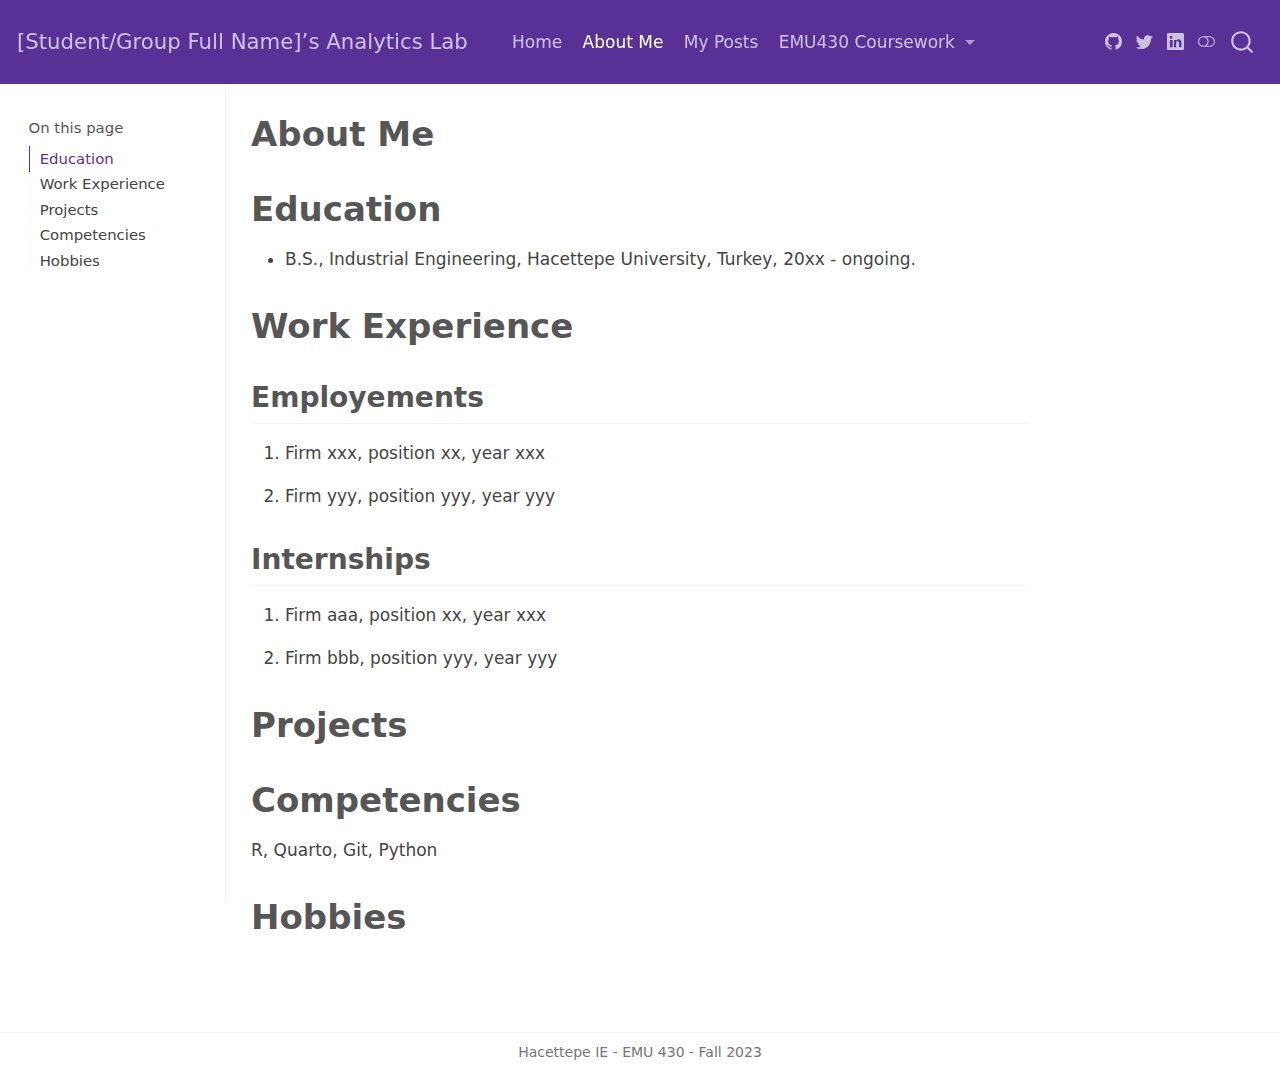
==== docs/about.html @ 3ab9240e "Initial commit" ====
<!DOCTYPE html>
<html xmlns="http://www.w3.org/1999/xhtml" lang="en" xml:lang="en"><head>

<meta charset="utf-8">
<meta name="generator" content="quarto-1.3.450">

<meta name="viewport" content="width=device-width, initial-scale=1.0, user-scalable=yes">


<title>[Student/Group Full Name]’s Analytics Lab - About Me</title>
<style>
code{white-space: pre-wrap;}
span.smallcaps{font-variant: small-caps;}
div.columns{display: flex; gap: min(4vw, 1.5em);}
div.column{flex: auto; overflow-x: auto;}
div.hanging-indent{margin-left: 1.5em; text-indent: -1.5em;}
ul.task-list{list-style: none;}
ul.task-list li input[type="checkbox"] {
  width: 0.8em;
  margin: 0 0.8em 0.2em -1em; /* quarto-specific, see https://github.com/quarto-dev/quarto-cli/issues/4556 */ 
  vertical-align: middle;
}
</style>


<script src="site_libs/quarto-nav/quarto-nav.js"></script>
<script src="site_libs/quarto-nav/headroom.min.js"></script>
<script src="site_libs/clipboard/clipboard.min.js"></script>
<script src="site_libs/quarto-search/autocomplete.umd.js"></script>
<script src="site_libs/quarto-search/fuse.min.js"></script>
<script src="site_libs/quarto-search/quarto-search.js"></script>
<meta name="quarto:offset" content="./">
<script src="site_libs/quarto-html/quarto.js"></script>
<script src="site_libs/quarto-html/popper.min.js"></script>
<script src="site_libs/quarto-html/tippy.umd.min.js"></script>
<script src="site_libs/quarto-html/anchor.min.js"></script>
<link href="site_libs/quarto-html/tippy.css" rel="stylesheet">
<link href="site_libs/quarto-html/quarto-syntax-highlighting.css" rel="stylesheet" class="quarto-color-scheme" id="quarto-text-highlighting-styles">
<link href="site_libs/quarto-html/quarto-syntax-highlighting-dark.css" rel="prefetch" class="quarto-color-scheme quarto-color-alternate" id="quarto-text-highlighting-styles">
<script src="site_libs/bootstrap/bootstrap.min.js"></script>
<link href="site_libs/bootstrap/bootstrap-icons.css" rel="stylesheet">
<link href="site_libs/bootstrap/bootstrap.min.css" rel="stylesheet" class="quarto-color-scheme" id="quarto-bootstrap" data-mode="light">
<link href="site_libs/bootstrap/bootstrap-dark.min.css" rel="prefetch" class="quarto-color-scheme quarto-color-alternate" id="quarto-bootstrap" data-mode="dark">
<script id="quarto-search-options" type="application/json">{
  "location": "navbar",
  "copy-button": false,
  "collapse-after": 3,
  "panel-placement": "end",
  "type": "overlay",
  "limit": 20,
  "language": {
    "search-no-results-text": "No results",
    "search-matching-documents-text": "matching documents",
    "search-copy-link-title": "Copy link to search",
    "search-hide-matches-text": "Hide additional matches",
    "search-more-match-text": "more match in this document",
    "search-more-matches-text": "more matches in this document",
    "search-clear-button-title": "Clear",
    "search-detached-cancel-button-title": "Cancel",
    "search-submit-button-title": "Submit",
    "search-label": "Search"
  }
}</script>


<link rel="stylesheet" href="styles.css">
</head>

<body class="docked nav-fixed">

<div id="quarto-search-results"></div>
  <header id="quarto-header" class="headroom fixed-top">
    <nav class="navbar navbar-expand-lg navbar-dark ">
      <div class="navbar-container container-fluid">
      <div class="navbar-brand-container">
    <a class="navbar-brand" href="./index.html">
    <span class="navbar-title">[Student/Group Full Name]’s Analytics Lab</span>
    </a>
  </div>
            <div id="quarto-search" class="" title="Search"></div>
          <button class="navbar-toggler" type="button" data-bs-toggle="collapse" data-bs-target="#navbarCollapse" aria-controls="navbarCollapse" aria-expanded="false" aria-label="Toggle navigation" onclick="if (window.quartoToggleHeadroom) { window.quartoToggleHeadroom(); }">
  <span class="navbar-toggler-icon"></span>
</button>
          <div class="collapse navbar-collapse" id="navbarCollapse">
            <ul class="navbar-nav navbar-nav-scroll me-auto">
  <li class="nav-item">
    <a class="nav-link" href="./index.html" rel="" target="">
 <span class="menu-text">Home</span></a>
  </li>  
  <li class="nav-item">
    <a class="nav-link active" href="./about.html" rel="" target="" aria-current="page">
 <span class="menu-text">About Me</span></a>
  </li>  
  <li class="nav-item">
    <a class="nav-link" href="./posts.html" rel="" target="">
 <span class="menu-text">My Posts</span></a>
  </li>  
  <li class="nav-item dropdown ">
    <a class="nav-link dropdown-toggle" href="#" id="nav-menu-emu430-coursework" role="button" data-bs-toggle="dropdown" aria-expanded="false" rel="" target="">
 <span class="menu-text">EMU430 Coursework</span>
    </a>
    <ul class="dropdown-menu" aria-labelledby="nav-menu-emu430-coursework">    
        <li>
    <a class="dropdown-item" href="./assignments.html" rel="" target="">
 <span class="dropdown-text">Assignments</span></a>
  </li>  
        <li>
    <a class="dropdown-item" href="./project.html" rel="" target="">
 <span class="dropdown-text">Project</span></a>
  </li>  
    </ul>
  </li>
</ul>
            <div class="quarto-navbar-tools ms-auto tools-wide">
    <a href="https://twitter.com" rel="" title="" class="quarto-navigation-tool px-1" aria-label=""><i class="bi bi-github"></i></a>
    <a href="https://twitter.com" rel="" title="" class="quarto-navigation-tool px-1" aria-label=""><i class="bi bi-twitter"></i></a>
    <a href="https://linkedin.com" rel="" title="" class="quarto-navigation-tool px-1" aria-label=""><i class="bi bi-linkedin"></i></a>
  <a href="" class="quarto-color-scheme-toggle quarto-navigation-tool  px-1" onclick="window.quartoToggleColorScheme(); return false;" title="Toggle dark mode"><i class="bi"></i></a>
</div>
          </div> <!-- /navcollapse -->
      </div> <!-- /container-fluid -->
    </nav>
</header>
<!-- content -->
<div id="quarto-content" class="quarto-container page-columns page-rows-contents page-layout-article page-navbar">
<!-- sidebar -->
  <nav id="quarto-sidebar" class="sidebar collapse collapse-horizontal sidebar-navigation docked overflow-auto">
    <nav id="TOC" role="doc-toc" class="toc-active">
    <h2 id="toc-title">On this page</h2>
   
  <ul>
  <li><a href="#education" id="toc-education" class="nav-link active" data-scroll-target="#education">Education</a></li>
  <li><a href="#work-experience" id="toc-work-experience" class="nav-link" data-scroll-target="#work-experience">Work Experience</a>
  <ul class="collapse">
  <li><a href="#employements" id="toc-employements" class="nav-link" data-scroll-target="#employements">Employements</a></li>
  <li><a href="#internships" id="toc-internships" class="nav-link" data-scroll-target="#internships">Internships</a></li>
  </ul></li>
  <li><a href="#projects" id="toc-projects" class="nav-link" data-scroll-target="#projects">Projects</a></li>
  <li><a href="#competencies" id="toc-competencies" class="nav-link" data-scroll-target="#competencies">Competencies</a></li>
  <li><a href="#hobbies" id="toc-hobbies" class="nav-link" data-scroll-target="#hobbies">Hobbies</a></li>
  </ul>
</nav>
</nav>
<div id="quarto-sidebar-glass" data-bs-toggle="collapse" data-bs-target="#quarto-sidebar,#quarto-sidebar-glass"></div>
<!-- margin-sidebar -->
    <div id="quarto-margin-sidebar" class="sidebar margin-sidebar">
    </div>
<!-- main -->
<main class="content" id="quarto-document-content">

<header id="title-block-header" class="quarto-title-block default">
<div class="quarto-title">
<h1 class="title">About Me</h1>
</div>



<div class="quarto-title-meta">

    
  
    
  </div>
  

</header>

<section id="education" class="level1">
<h1>Education</h1>
<ul>
<li>B.S., Industrial Engineering, Hacettepe University, Turkey, 20xx - ongoing.</li>
</ul>
</section>
<section id="work-experience" class="level1">
<h1>Work Experience</h1>
<section id="employements" class="level2">
<h2 class="anchored" data-anchor-id="employements">Employements</h2>
<ol type="1">
<li><p>Firm xxx, position xx, year xxx</p></li>
<li><p>Firm yyy, position yyy, year yyy</p></li>
</ol>
</section>
<section id="internships" class="level2">
<h2 class="anchored" data-anchor-id="internships">Internships</h2>
<ol type="1">
<li><p>Firm aaa, position xx, year xxx</p></li>
<li><p>Firm bbb, position yyy, year yyy</p></li>
</ol>
</section>
</section>
<section id="projects" class="level1">
<h1>Projects</h1>
</section>
<section id="competencies" class="level1">
<h1>Competencies</h1>
<p>R, Quarto, Git, Python</p>
</section>
<section id="hobbies" class="level1">
<h1>Hobbies</h1>


</section>

<a onclick="window.scrollTo(0, 0); return false;" role="button" id="quarto-back-to-top"><i class="bi bi-arrow-up"></i> Back to top</a></main> <!-- /main -->
<script id="quarto-html-after-body" type="application/javascript">
window.document.addEventListener("DOMContentLoaded", function (event) {
  const toggleBodyColorMode = (bsSheetEl) => {
    const mode = bsSheetEl.getAttribute("data-mode");
    const bodyEl = window.document.querySelector("body");
    if (mode === "dark") {
      bodyEl.classList.add("quarto-dark");
      bodyEl.classList.remove("quarto-light");
    } else {
      bodyEl.classList.add("quarto-light");
      bodyEl.classList.remove("quarto-dark");
    }
  }
  const toggleBodyColorPrimary = () => {
    const bsSheetEl = window.document.querySelector("link#quarto-bootstrap");
    if (bsSheetEl) {
      toggleBodyColorMode(bsSheetEl);
    }
  }
  toggleBodyColorPrimary();  
  const disableStylesheet = (stylesheets) => {
    for (let i=0; i < stylesheets.length; i++) {
      const stylesheet = stylesheets[i];
      stylesheet.rel = 'prefetch';
    }
  }
  const enableStylesheet = (stylesheets) => {
    for (let i=0; i < stylesheets.length; i++) {
      const stylesheet = stylesheets[i];
      stylesheet.rel = 'stylesheet';
    }
  }
  const manageTransitions = (selector, allowTransitions) => {
    const els = window.document.querySelectorAll(selector);
    for (let i=0; i < els.length; i++) {
      const el = els[i];
      if (allowTransitions) {
        el.classList.remove('notransition');
      } else {
        el.classList.add('notransition');
      }
    }
  }
  const toggleColorMode = (alternate) => {
    // Switch the stylesheets
    const alternateStylesheets = window.document.querySelectorAll('link.quarto-color-scheme.quarto-color-alternate');
    manageTransitions('#quarto-margin-sidebar .nav-link', false);
    if (alternate) {
      enableStylesheet(alternateStylesheets);
      for (const sheetNode of alternateStylesheets) {
        if (sheetNode.id === "quarto-bootstrap") {
          toggleBodyColorMode(sheetNode);
        }
      }
    } else {
      disableStylesheet(alternateStylesheets);
      toggleBodyColorPrimary();
    }
    manageTransitions('#quarto-margin-sidebar .nav-link', true);
    // Switch the toggles
    const toggles = window.document.querySelectorAll('.quarto-color-scheme-toggle');
    for (let i=0; i < toggles.length; i++) {
      const toggle = toggles[i];
      if (toggle) {
        if (alternate) {
          toggle.classList.add("alternate");     
        } else {
          toggle.classList.remove("alternate");
        }
      }
    }
    // Hack to workaround the fact that safari doesn't
    // properly recolor the scrollbar when toggling (#1455)
    if (navigator.userAgent.indexOf('Safari') > 0 && navigator.userAgent.indexOf('Chrome') == -1) {
      manageTransitions("body", false);
      window.scrollTo(0, 1);
      setTimeout(() => {
        window.scrollTo(0, 0);
        manageTransitions("body", true);
      }, 40);  
    }
  }
  const isFileUrl = () => { 
    return window.location.protocol === 'file:';
  }
  const hasAlternateSentinel = () => {  
    let styleSentinel = getColorSchemeSentinel();
    if (styleSentinel !== null) {
      return styleSentinel === "alternate";
    } else {
      return false;
    }
  }
  const setStyleSentinel = (alternate) => {
    const value = alternate ? "alternate" : "default";
    if (!isFileUrl()) {
      window.localStorage.setItem("quarto-color-scheme", value);
    } else {
      localAlternateSentinel = value;
    }
  }
  const getColorSchemeSentinel = () => {
    if (!isFileUrl()) {
      const storageValue = window.localStorage.getItem("quarto-color-scheme");
      return storageValue != null ? storageValue : localAlternateSentinel;
    } else {
      return localAlternateSentinel;
    }
  }
  let localAlternateSentinel = 'default';
  // Dark / light mode switch
  window.quartoToggleColorScheme = () => {
    // Read the current dark / light value 
    let toAlternate = !hasAlternateSentinel();
    toggleColorMode(toAlternate);
    setStyleSentinel(toAlternate);
  };
  // Ensure there is a toggle, if there isn't float one in the top right
  if (window.document.querySelector('.quarto-color-scheme-toggle') === null) {
    const a = window.document.createElement('a');
    a.classList.add('top-right');
    a.classList.add('quarto-color-scheme-toggle');
    a.href = "";
    a.onclick = function() { try { window.quartoToggleColorScheme(); } catch {} return false; };
    const i = window.document.createElement("i");
    i.classList.add('bi');
    a.appendChild(i);
    window.document.body.appendChild(a);
  }
  // Switch to dark mode if need be
  if (hasAlternateSentinel()) {
    toggleColorMode(true);
  } else {
    toggleColorMode(false);
  }
  const icon = "";
  const anchorJS = new window.AnchorJS();
  anchorJS.options = {
    placement: 'right',
    icon: icon
  };
  anchorJS.add('.anchored');
  const isCodeAnnotation = (el) => {
    for (const clz of el.classList) {
      if (clz.startsWith('code-annotation-')) {                     
        return true;
      }
    }
    return false;
  }
  const clipboard = new window.ClipboardJS('.code-copy-button', {
    text: function(trigger) {
      const codeEl = trigger.previousElementSibling.cloneNode(true);
      for (const childEl of codeEl.children) {
        if (isCodeAnnotation(childEl)) {
          childEl.remove();
        }
      }
      return codeEl.innerText;
    }
  });
  clipboard.on('success', function(e) {
    // button target
    const button = e.trigger;
    // don't keep focus
    button.blur();
    // flash "checked"
    button.classList.add('code-copy-button-checked');
    var currentTitle = button.getAttribute("title");
    button.setAttribute("title", "Copied!");
    let tooltip;
    if (window.bootstrap) {
      button.setAttribute("data-bs-toggle", "tooltip");
      button.setAttribute("data-bs-placement", "left");
      button.setAttribute("data-bs-title", "Copied!");
      tooltip = new bootstrap.Tooltip(button, 
        { trigger: "manual", 
          customClass: "code-copy-button-tooltip",
          offset: [0, -8]});
      tooltip.show();    
    }
    setTimeout(function() {
      if (tooltip) {
        tooltip.hide();
        button.removeAttribute("data-bs-title");
        button.removeAttribute("data-bs-toggle");
        button.removeAttribute("data-bs-placement");
      }
      button.setAttribute("title", currentTitle);
      button.classList.remove('code-copy-button-checked');
    }, 1000);
    // clear code selection
    e.clearSelection();
  });
  function tippyHover(el, contentFn) {
    const config = {
      allowHTML: true,
      content: contentFn,
      maxWidth: 500,
      delay: 100,
      arrow: false,
      appendTo: function(el) {
          return el.parentElement;
      },
      interactive: true,
      interactiveBorder: 10,
      theme: 'quarto',
      placement: 'bottom-start'
    };
    window.tippy(el, config); 
  }
  const noterefs = window.document.querySelectorAll('a[role="doc-noteref"]');
  for (var i=0; i<noterefs.length; i++) {
    const ref = noterefs[i];
    tippyHover(ref, function() {
      // use id or data attribute instead here
      let href = ref.getAttribute('data-footnote-href') || ref.getAttribute('href');
      try { href = new URL(href).hash; } catch {}
      const id = href.replace(/^#\/?/, "");
      const note = window.document.getElementById(id);
      return note.innerHTML;
    });
  }
      let selectedAnnoteEl;
      const selectorForAnnotation = ( cell, annotation) => {
        let cellAttr = 'data-code-cell="' + cell + '"';
        let lineAttr = 'data-code-annotation="' +  annotation + '"';
        const selector = 'span[' + cellAttr + '][' + lineAttr + ']';
        return selector;
      }
      const selectCodeLines = (annoteEl) => {
        const doc = window.document;
        const targetCell = annoteEl.getAttribute("data-target-cell");
        const targetAnnotation = annoteEl.getAttribute("data-target-annotation");
        const annoteSpan = window.document.querySelector(selectorForAnnotation(targetCell, targetAnnotation));
        const lines = annoteSpan.getAttribute("data-code-lines").split(",");
        const lineIds = lines.map((line) => {
          return targetCell + "-" + line;
        })
        let top = null;
        let height = null;
        let parent = null;
        if (lineIds.length > 0) {
            //compute the position of the single el (top and bottom and make a div)
            const el = window.document.getElementById(lineIds[0]);
            top = el.offsetTop;
            height = el.offsetHeight;
            parent = el.parentElement.parentElement;
          if (lineIds.length > 1) {
            const lastEl = window.document.getElementById(lineIds[lineIds.length - 1]);
            const bottom = lastEl.offsetTop + lastEl.offsetHeight;
            height = bottom - top;
          }
          if (top !== null && height !== null && parent !== null) {
            // cook up a div (if necessary) and position it 
            let div = window.document.getElementById("code-annotation-line-highlight");
            if (div === null) {
              div = window.document.createElement("div");
              div.setAttribute("id", "code-annotation-line-highlight");
              div.style.position = 'absolute';
              parent.appendChild(div);
            }
            div.style.top = top - 2 + "px";
            div.style.height = height + 4 + "px";
            let gutterDiv = window.document.getElementById("code-annotation-line-highlight-gutter");
            if (gutterDiv === null) {
              gutterDiv = window.document.createElement("div");
              gutterDiv.setAttribute("id", "code-annotation-line-highlight-gutter");
              gutterDiv.style.position = 'absolute';
              const codeCell = window.document.getElementById(targetCell);
              const gutter = codeCell.querySelector('.code-annotation-gutter');
              gutter.appendChild(gutterDiv);
            }
            gutterDiv.style.top = top - 2 + "px";
            gutterDiv.style.height = height + 4 + "px";
          }
          selectedAnnoteEl = annoteEl;
        }
      };
      const unselectCodeLines = () => {
        const elementsIds = ["code-annotation-line-highlight", "code-annotation-line-highlight-gutter"];
        elementsIds.forEach((elId) => {
          const div = window.document.getElementById(elId);
          if (div) {
            div.remove();
          }
        });
        selectedAnnoteEl = undefined;
      };
      // Attach click handler to the DT
      const annoteDls = window.document.querySelectorAll('dt[data-target-cell]');
      for (const annoteDlNode of annoteDls) {
        annoteDlNode.addEventListener('click', (event) => {
          const clickedEl = event.target;
          if (clickedEl !== selectedAnnoteEl) {
            unselectCodeLines();
            const activeEl = window.document.querySelector('dt[data-target-cell].code-annotation-active');
            if (activeEl) {
              activeEl.classList.remove('code-annotation-active');
            }
            selectCodeLines(clickedEl);
            clickedEl.classList.add('code-annotation-active');
          } else {
            // Unselect the line
            unselectCodeLines();
            clickedEl.classList.remove('code-annotation-active');
          }
        });
      }
  const findCites = (el) => {
    const parentEl = el.parentElement;
    if (parentEl) {
      const cites = parentEl.dataset.cites;
      if (cites) {
        return {
          el,
          cites: cites.split(' ')
        };
      } else {
        return findCites(el.parentElement)
      }
    } else {
      return undefined;
    }
  };
  var bibliorefs = window.document.querySelectorAll('a[role="doc-biblioref"]');
  for (var i=0; i<bibliorefs.length; i++) {
    const ref = bibliorefs[i];
    const citeInfo = findCites(ref);
    if (citeInfo) {
      tippyHover(citeInfo.el, function() {
        var popup = window.document.createElement('div');
        citeInfo.cites.forEach(function(cite) {
          var citeDiv = window.document.createElement('div');
          citeDiv.classList.add('hanging-indent');
          citeDiv.classList.add('csl-entry');
          var biblioDiv = window.document.getElementById('ref-' + cite);
          if (biblioDiv) {
            citeDiv.innerHTML = biblioDiv.innerHTML;
          }
          popup.appendChild(citeDiv);
        });
        return popup.innerHTML;
      });
    }
  }
});
</script>
</div> <!-- /content -->
<footer class="footer">
  <div class="nav-footer">
    <div class="nav-footer-left">
      &nbsp;
    </div>   
    <div class="nav-footer-center">Hacettepe IE - EMU 430 - Fall 2023</div>
    <div class="nav-footer-right">
      &nbsp;
    </div>
  </div>
</footer>



</body></html>
---- docs/site_libs/quarto-html/tippy.css ----
.tippy-box[data-animation=fade][data-state=hidden]{opacity:0}[data-tippy-root]{max-width:calc(100vw - 10px)}.tippy-box{position:relative;background-color:#333;color:#fff;border-radius:4px;font-size:14px;line-height:1.4;white-space:normal;outline:0;transition-property:transform,visibility,opacity}.tippy-box[data-placement^=top]>.tippy-arrow{bottom:0}.tippy-box[data-placement^=top]>.tippy-arrow:before{bottom:-7px;left:0;border-width:8px 8px 0;border-top-color:initial;transform-origin:center top}.tippy-box[data-placement^=bottom]>.tippy-arrow{top:0}.tippy-box[data-placement^=bottom]>.tippy-arrow:before{top:-7px;left:0;border-width:0 8px 8px;border-bottom-color:initial;transform-origin:center bottom}.tippy-box[data-placement^=left]>.tippy-arrow{right:0}.tippy-box[data-placement^=left]>.tippy-arrow:before{border-width:8px 0 8px 8px;border-left-color:initial;right:-7px;transform-origin:center left}.tippy-box[data-placement^=right]>.tippy-arrow{left:0}.tippy-box[data-placement^=right]>.tippy-arrow:before{left:-7px;border-width:8px 8px 8px 0;border-right-color:initial;transform-origin:center right}.tippy-box[data-inertia][data-state=visible]{transition-timing-function:cubic-bezier(.54,1.5,.38,1.11)}.tippy-arrow{width:16px;height:16px;color:#333}.tippy-arrow:before{content:"";position:absolute;border-color:transparent;border-style:solid}.tippy-content{position:relative;padding:5px 9px;z-index:1}
---- docs/site_libs/quarto-html/quarto-syntax-highlighting.css ----
/* quarto syntax highlight colors */
:root {
  --quarto-hl-ot-color: #003B4F;
  --quarto-hl-at-color: #657422;
  --quarto-hl-ss-color: #20794D;
  --quarto-hl-an-color: #5E5E5E;
  --quarto-hl-fu-color: #4758AB;
  --quarto-hl-st-color: #20794D;
  --quarto-hl-cf-color: #003B4F;
  --quarto-hl-op-color: #5E5E5E;
  --quarto-hl-er-color: #AD0000;
  --quarto-hl-bn-color: #AD0000;
  --quarto-hl-al-color: #AD0000;
  --quarto-hl-va-color: #111111;
  --quarto-hl-bu-color: inherit;
  --quarto-hl-ex-color: inherit;
  --quarto-hl-pp-color: #AD0000;
  --quarto-hl-in-color: #5E5E5E;
  --quarto-hl-vs-color: #20794D;
  --quarto-hl-wa-color: #5E5E5E;
  --quarto-hl-do-color: #5E5E5E;
  --quarto-hl-im-color: #00769E;
  --quarto-hl-ch-color: #20794D;
  --quarto-hl-dt-color: #AD0000;
  --quarto-hl-fl-color: #AD0000;
  --quarto-hl-co-color: #5E5E5E;
  --quarto-hl-cv-color: #5E5E5E;
  --quarto-hl-cn-color: #8f5902;
  --quarto-hl-sc-color: #5E5E5E;
  --quarto-hl-dv-color: #AD0000;
  --quarto-hl-kw-color: #003B4F;
}

/* other quarto variables */
:root {
  --quarto-font-monospace: SFMono-Regular, Menlo, Monaco, Consolas, "Liberation Mono", "Courier New", monospace;
}

pre > code.sourceCode > span {
  color: #003B4F;
}

code span {
  color: #003B4F;
}

code.sourceCode > span {
  color: #003B4F;
}

div.sourceCode,
div.sourceCode pre.sourceCode {
  color: #003B4F;
}

code span.ot {
  color: #003B4F;
  font-style: inherit;
}

code span.at {
  color: #657422;
  font-style: inherit;
}

code span.ss {
  color: #20794D;
  font-style: inherit;
}

code span.an {
  color: #5E5E5E;
  font-style: inherit;
}

code span.fu {
  color: #4758AB;
  font-style: inherit;
}

code span.st {
  color: #20794D;
  font-style: inherit;
}

code span.cf {
  color: #003B4F;
  font-style: inherit;
}

code span.op {
  color: #5E5E5E;
  font-style: inherit;
}

code span.er {
  color: #AD0000;
  font-style: inherit;
}

code span.bn {
  color: #AD0000;
  font-style: inherit;
}

code span.al {
  color: #AD0000;
  font-style: inherit;
}

code span.va {
  color: #111111;
  font-style: inherit;
}

code span.bu {
  font-style: inherit;
}

code span.ex {
  font-style: inherit;
}

code span.pp {
  color: #AD0000;
  font-style: inherit;
}

code span.in {
  color: #5E5E5E;
  font-style: inherit;
}

code span.vs {
  color: #20794D;
  font-style: inherit;
}

code span.wa {
  color: #5E5E5E;
  font-style: italic;
}

code span.do {
  color: #5E5E5E;
  font-style: italic;
}

code span.im {
  color: #00769E;
  font-style: inherit;
}

code span.ch {
  color: #20794D;
  font-style: inherit;
}

code span.dt {
  color: #AD0000;
  font-style: inherit;
}

code span.fl {
  color: #AD0000;
  font-style: inherit;
}

code span.co {
  color: #5E5E5E;
  font-style: inherit;
}

code span.cv {
  color: #5E5E5E;
  font-style: italic;
}

code span.cn {
  color: #8f5902;
  font-style: inherit;
}

code span.sc {
  color: #5E5E5E;
  font-style: inherit;
}

code span.dv {
  color: #AD0000;
  font-style: inherit;
}

code span.kw {
  color: #003B4F;
  font-style: inherit;
}

.prevent-inlining {
  content: "</";
}

/*# sourceMappingURL=debc5d5d77c3f9108843748ff7464032.css.map */
---- docs/site_libs/quarto-html/quarto-syntax-highlighting-dark.css ----
/* quarto syntax highlight colors */
:root {
  --quarto-hl-al-color: #f07178;
  --quarto-hl-an-color: #d4d0ab;
  --quarto-hl-at-color: #00e0e0;
  --quarto-hl-bn-color: #d4d0ab;
  --quarto-hl-bu-color: #abe338;
  --quarto-hl-ch-color: #abe338;
  --quarto-hl-co-color: #f8f8f2;
  --quarto-hl-cv-color: #ffd700;
  --quarto-hl-cn-color: #ffd700;
  --quarto-hl-cf-color: #ffa07a;
  --quarto-hl-dt-color: #ffa07a;
  --quarto-hl-dv-color: #d4d0ab;
  --quarto-hl-do-color: #f8f8f2;
  --quarto-hl-er-color: #f07178;
  --quarto-hl-ex-color: #00e0e0;
  --quarto-hl-fl-color: #d4d0ab;
  --quarto-hl-fu-color: #ffa07a;
  --quarto-hl-im-color: #abe338;
  --quarto-hl-in-color: #d4d0ab;
  --quarto-hl-kw-color: #ffa07a;
  --quarto-hl-op-color: #ffa07a;
  --quarto-hl-ot-color: #00e0e0;
  --quarto-hl-pp-color: #dcc6e0;
  --quarto-hl-re-color: #00e0e0;
  --quarto-hl-sc-color: #abe338;
  --quarto-hl-ss-color: #abe338;
  --quarto-hl-st-color: #abe338;
  --quarto-hl-va-color: #00e0e0;
  --quarto-hl-vs-color: #abe338;
  --quarto-hl-wa-color: #dcc6e0;
}

/* other quarto variables */
:root {
  --quarto-font-monospace: SFMono-Regular, Menlo, Monaco, Consolas, "Liberation Mono", "Courier New", monospace;
}

code span.al {
  background-color: #2a0f15;
  font-weight: bold;
  color: #f07178;
}

code span.an {
  color: #d4d0ab;
}

code span.at {
  color: #00e0e0;
}

code span.bn {
  color: #d4d0ab;
}

code span.bu {
  color: #abe338;
}

code span.ch {
  color: #abe338;
}

code span.co {
  font-style: italic;
  color: #f8f8f2;
}

code span.cv {
  color: #ffd700;
}

code span.cn {
  color: #ffd700;
}

code span.cf {
  font-weight: bold;
  color: #ffa07a;
}

code span.dt {
  color: #ffa07a;
}

code span.dv {
  color: #d4d0ab;
}

code span.do {
  color: #f8f8f2;
}

code span.er {
  color: #f07178;
  text-decoration: underline;
}

code span.ex {
  font-weight: bold;
  color: #00e0e0;
}

code span.fl {
  color: #d4d0ab;
}

code span.fu {
  color: #ffa07a;
}

code span.im {
  color: #abe338;
}

code span.in {
  color: #d4d0ab;
}

code span.kw {
  font-weight: bold;
  color: #ffa07a;
}

pre > code.sourceCode > span {
  color: #f8f8f2;
}

code span {
  color: #f8f8f2;
}

code.sourceCode > span {
  color: #f8f8f2;
}

div.sourceCode,
div.sourceCode pre.sourceCode {
  color: #f8f8f2;
}

code span.op {
  color: #ffa07a;
}

code span.ot {
  color: #00e0e0;
}

code span.pp {
  color: #dcc6e0;
}

code span.re {
  background-color: #f8f8f2;
  color: #00e0e0;
}

code span.sc {
  color: #abe338;
}

code span.ss {
  color: #abe338;
}

code span.st {
  color: #abe338;
}

code span.va {
  color: #00e0e0;
}

code span.vs {
  color: #abe338;
}

code span.wa {
  color: #dcc6e0;
}

.prevent-inlining {
  content: "</";
}

/*# sourceMappingURL=935a306eefa94366c21e1a970dddb765.css.map */
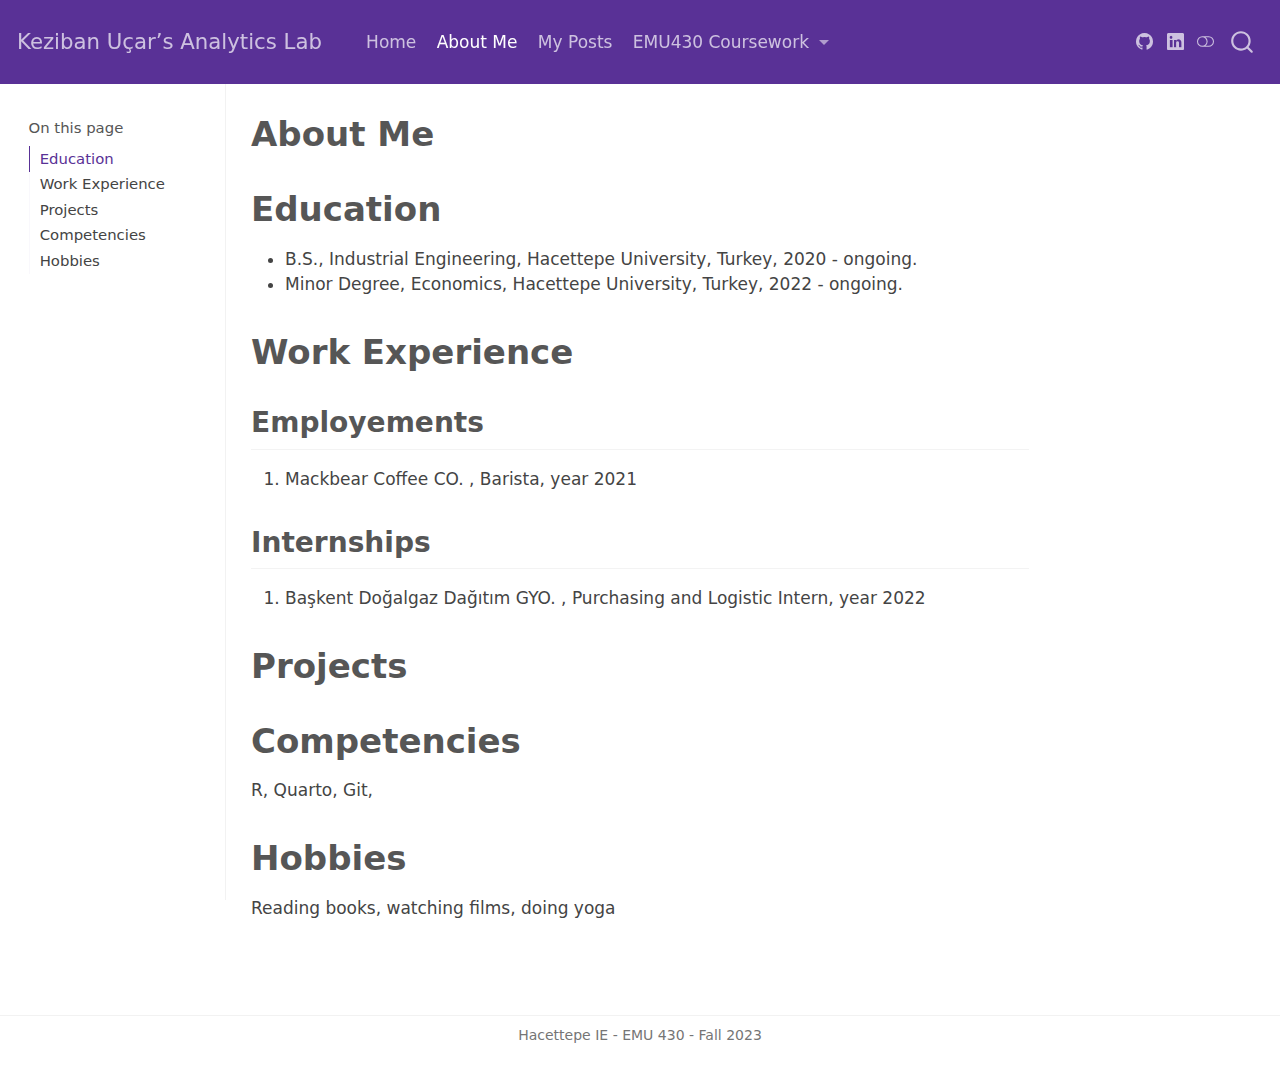
==== commit a4df606b: "a part" ====
--- a/docs/about.html
+++ b/docs/about.html
@@ -7,7 +7,7 @@
 <meta name="viewport" content="width=device-width, initial-scale=1.0, user-scalable=yes">
 
 
-<title>[Student/Group Full Name]’s Analytics Lab - About Me</title>
+<title>Keziban Uçar’s Analytics Lab - About Me</title>
 <style>
 code{white-space: pre-wrap;}
 span.smallcaps{font-variant: small-caps;}
@@ -74,7 +74,7 @@
       <div class="navbar-container container-fluid">
       <div class="navbar-brand-container">
     <a class="navbar-brand" href="./index.html">
-    <span class="navbar-title">[Student/Group Full Name]’s Analytics Lab</span>
+    <span class="navbar-title">Keziban Uçar’s Analytics Lab</span>
     </a>
   </div>
             <div id="quarto-search" class="" title="Search"></div>
@@ -112,9 +112,8 @@
   </li>
 </ul>
             <div class="quarto-navbar-tools ms-auto tools-wide">
-    <a href="https://twitter.com" rel="" title="" class="quarto-navigation-tool px-1" aria-label=""><i class="bi bi-github"></i></a>
-    <a href="https://twitter.com" rel="" title="" class="quarto-navigation-tool px-1" aria-label=""><i class="bi bi-twitter"></i></a>
-    <a href="https://linkedin.com" rel="" title="" class="quarto-navigation-tool px-1" aria-label=""><i class="bi bi-linkedin"></i></a>
+    <a href="https://github.com/kezibanucar" rel="" title="" class="quarto-navigation-tool px-1" aria-label=""><i class="bi bi-github"></i></a>
+    <a href="https://www.linkedin.com/in/keziban-u%C3%A7ar-aa849a243/" rel="" title="" class="quarto-navigation-tool px-1" aria-label=""><i class="bi bi-linkedin"></i></a>
   <a href="" class="quarto-color-scheme-toggle quarto-navigation-tool  px-1" onclick="window.quartoToggleColorScheme(); return false;" title="Toggle dark mode"><i class="bi"></i></a>
 </div>
           </div> <!-- /navcollapse -->
@@ -168,7 +167,8 @@
 <section id="education" class="level1">
 <h1>Education</h1>
 <ul>
-<li>B.S., Industrial Engineering, Hacettepe University, Turkey, 20xx - ongoing.</li>
+<li>B.S., Industrial Engineering, Hacettepe University, Turkey, 2020 - ongoing.</li>
+<li>Minor Degree, Economics, Hacettepe University, Turkey, 2022 - ongoing.</li>
 </ul>
 </section>
 <section id="work-experience" class="level1">
@@ -176,15 +176,13 @@
 <section id="employements" class="level2">
 <h2 class="anchored" data-anchor-id="employements">Employements</h2>
 <ol type="1">
-<li><p>Firm xxx, position xx, year xxx</p></li>
-<li><p>Firm yyy, position yyy, year yyy</p></li>
+<li>Mackbear Coffee CO. , Barista, year 2021</li>
 </ol>
 </section>
 <section id="internships" class="level2">
 <h2 class="anchored" data-anchor-id="internships">Internships</h2>
 <ol type="1">
-<li><p>Firm aaa, position xx, year xxx</p></li>
-<li><p>Firm bbb, position yyy, year yyy</p></li>
+<li>Başkent Doğalgaz Dağıtım GYO. , Purchasing and Logistic Intern, year 2022</li>
 </ol>
 </section>
 </section>
@@ -193,10 +191,11 @@
 </section>
 <section id="competencies" class="level1">
 <h1>Competencies</h1>
-<p>R, Quarto, Git, Python</p>
+<p>R, Quarto, Git,</p>
 </section>
 <section id="hobbies" class="level1">
 <h1>Hobbies</h1>
+<p>Reading books, watching films, doing yoga</p>
 
 
 </section>
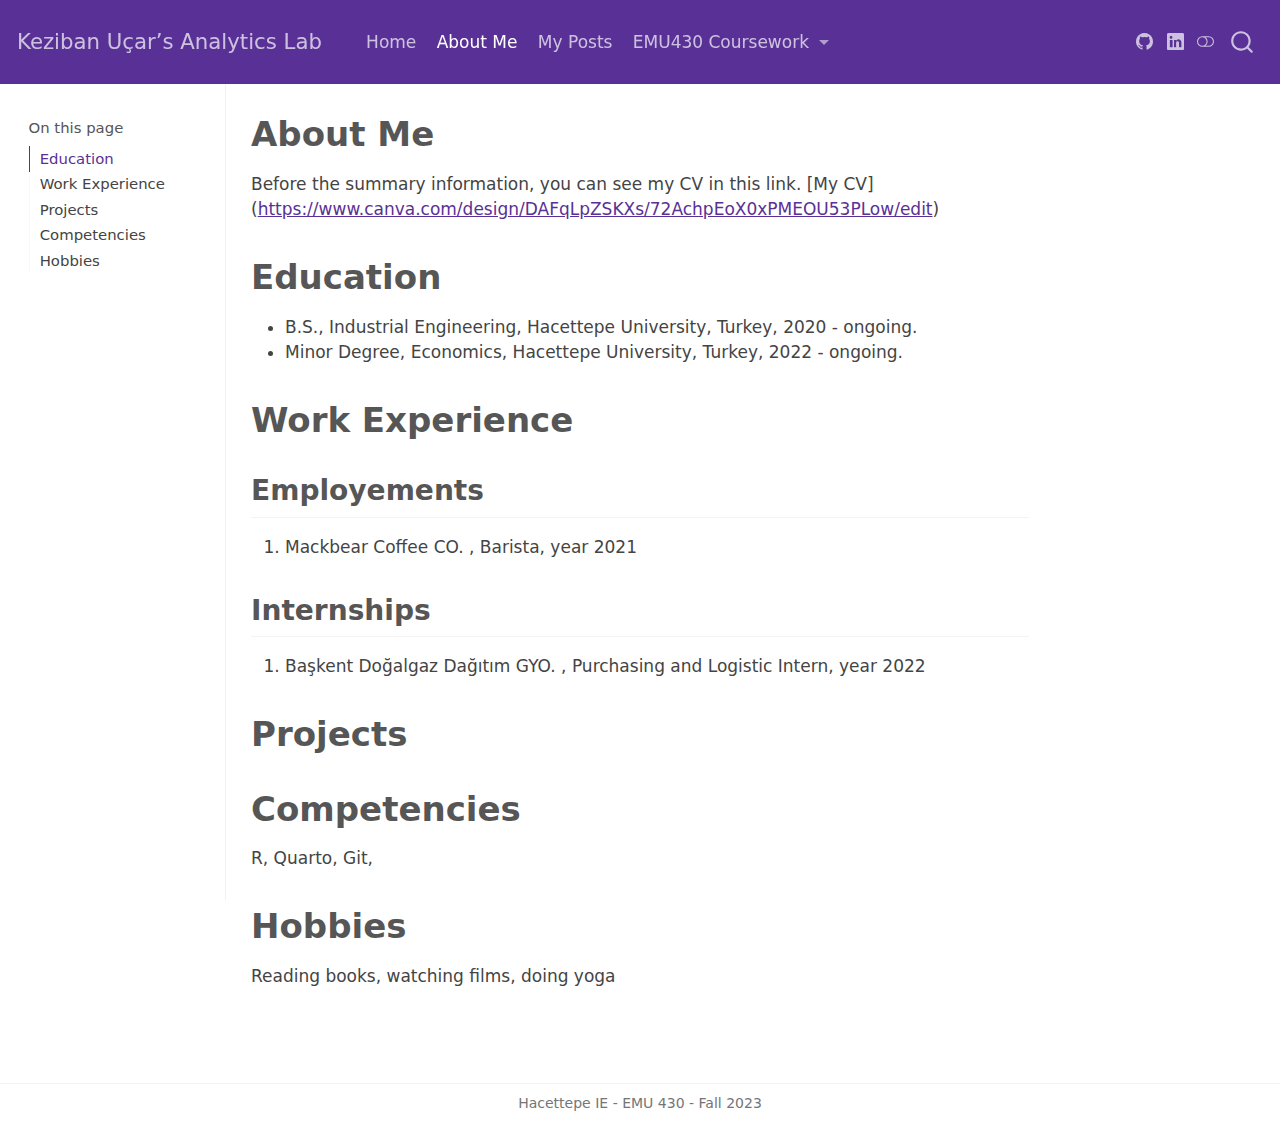
==== commit 231dc8e7: "cv ekleme deneme" ====
--- a/docs/about.html
+++ b/docs/about.html
@@ -164,6 +164,7 @@
 
 </header>
 
+<p>Before the summary information, you can see my CV in this link. [My CV] (<a href="https://www.canva.com/design/DAFqLpZSKXs/72AchpEoX0xPMEOU53PLow/edit" class="uri">https://www.canva.com/design/DAFqLpZSKXs/72AchpEoX0xPMEOU53PLow/edit</a>)</p>
 <section id="education" class="level1">
 <h1>Education</h1>
 <ul>
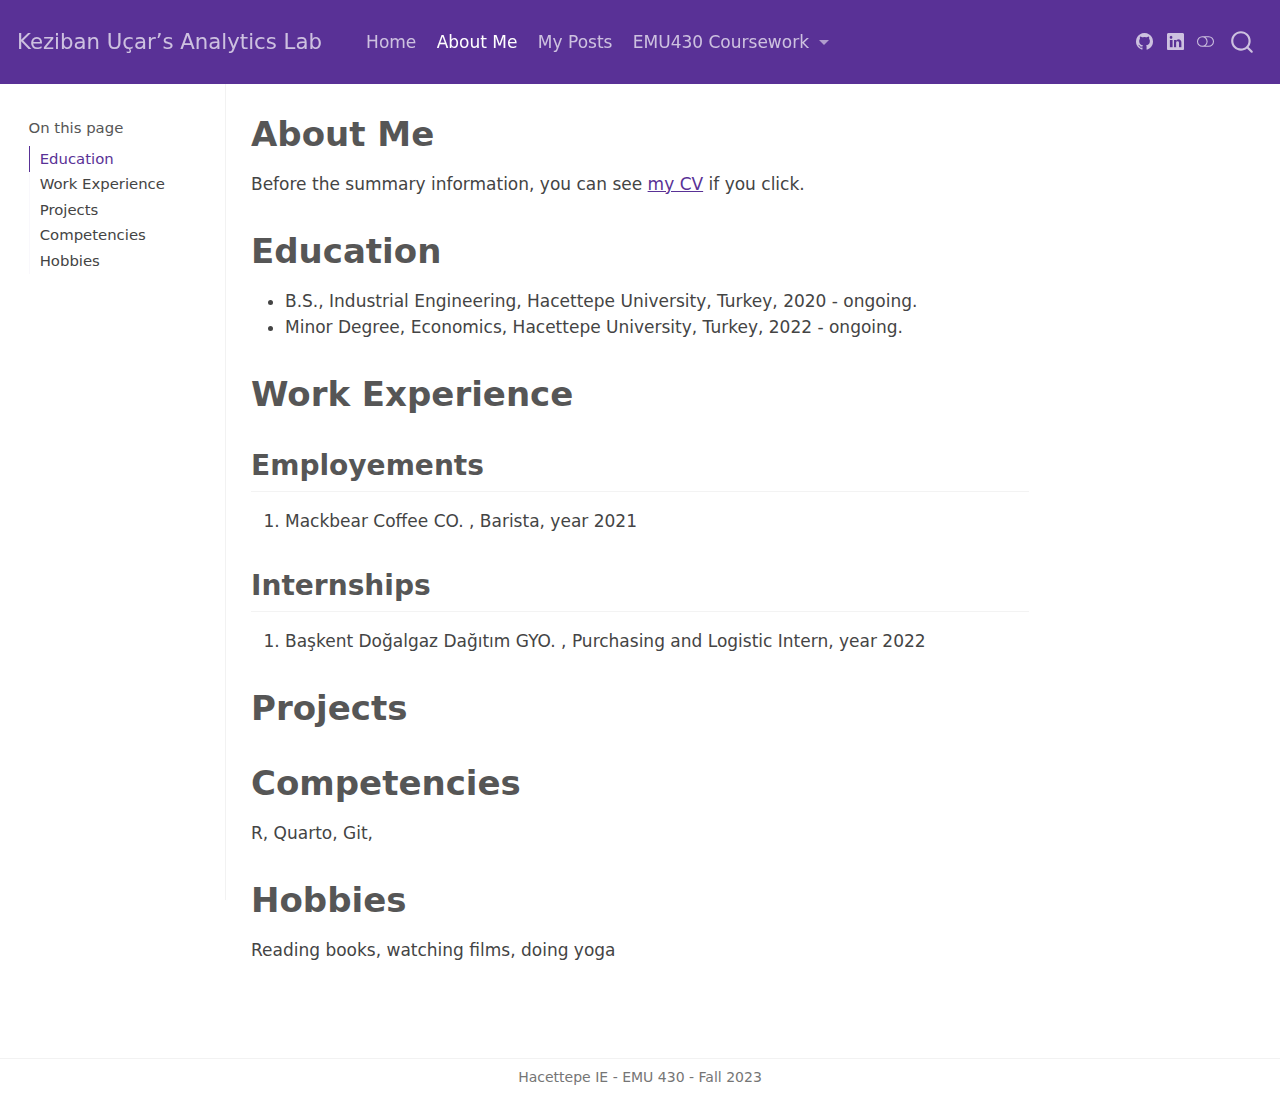
==== commit 17beeb0c: "cv deneme2" ====
--- a/docs/about.html
+++ b/docs/about.html
@@ -164,7 +164,7 @@
 
 </header>
 
-<p>Before the summary information, you can see my CV in this link. [My CV] (<a href="https://www.canva.com/design/DAFqLpZSKXs/72AchpEoX0xPMEOU53PLow/edit" class="uri">https://www.canva.com/design/DAFqLpZSKXs/72AchpEoX0xPMEOU53PLow/edit</a>)</p>
+<p>Before the summary information, you can see <a href="https://www.canva.com/design/DAFqLpZSKXs/72AchpEoX0xPMEOU53PLow/edit">my CV</a> if you click.</p>
 <section id="education" class="level1">
 <h1>Education</h1>
 <ul>
